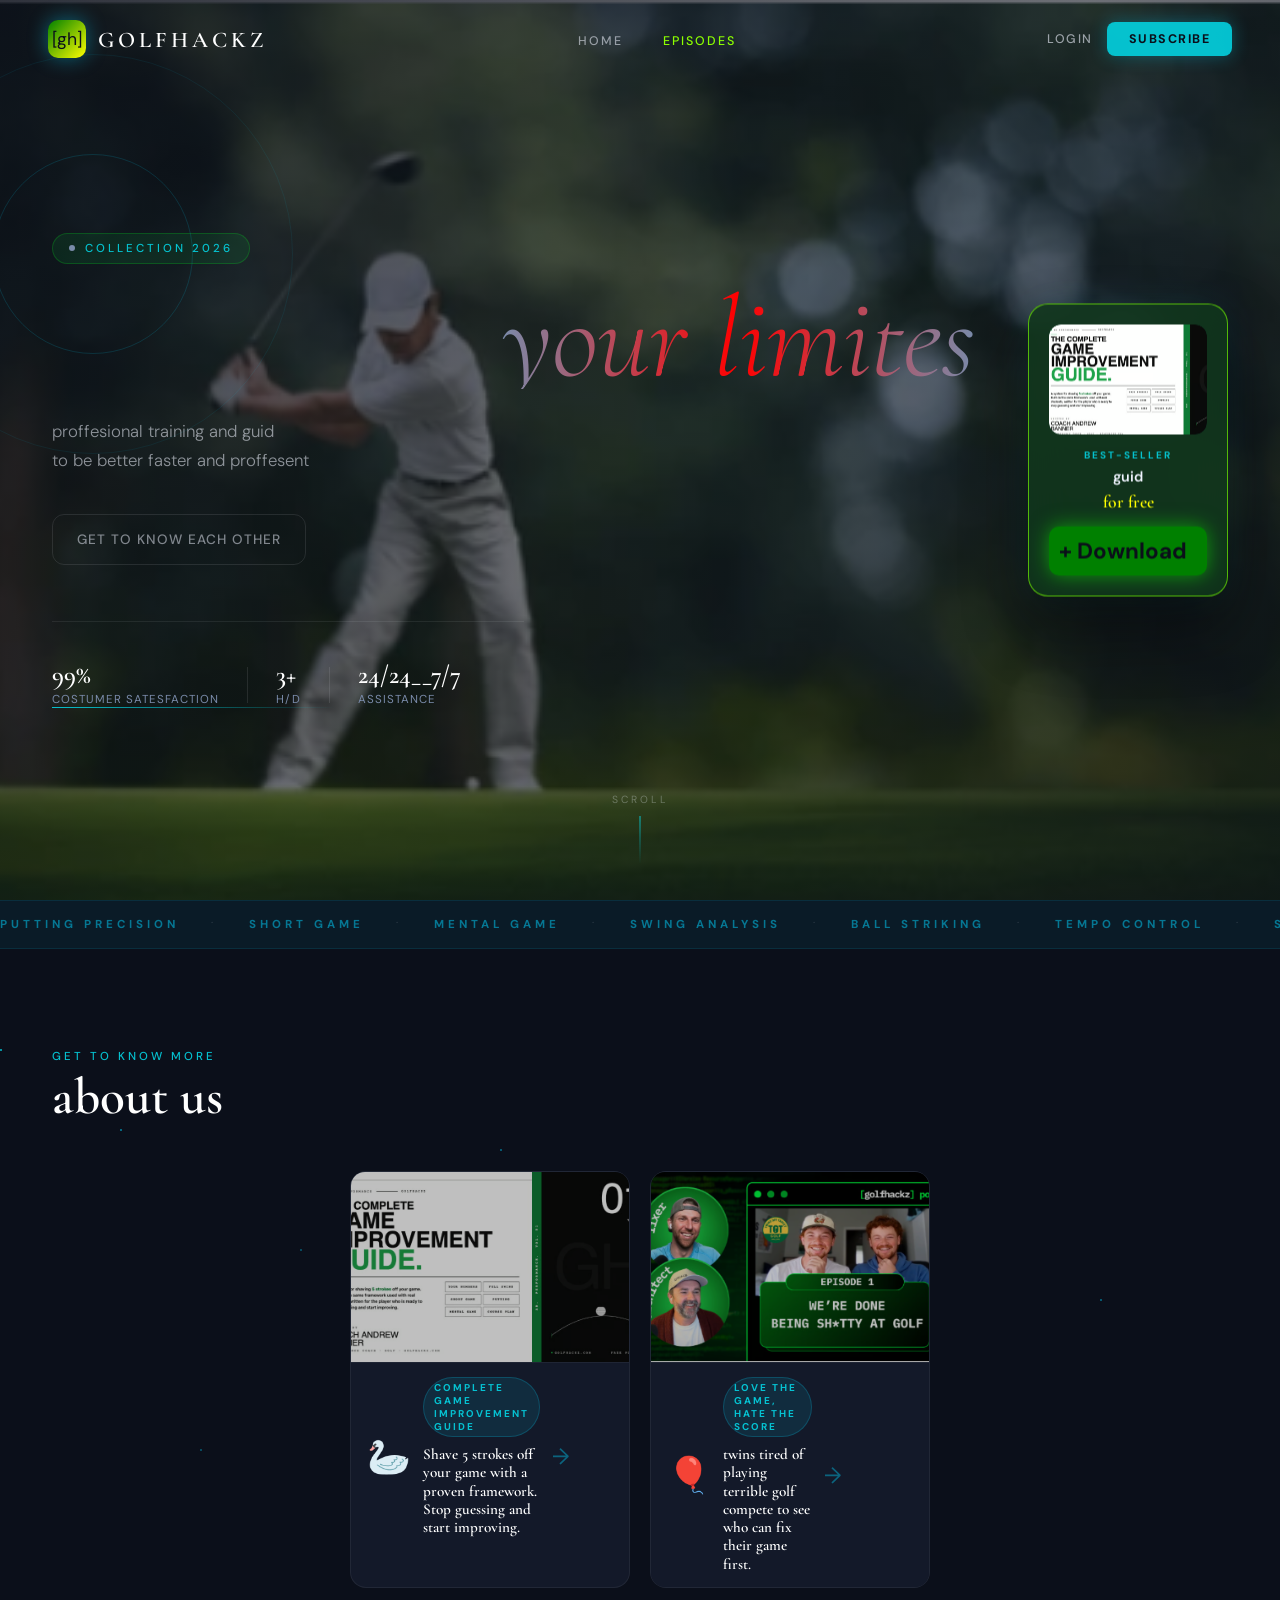
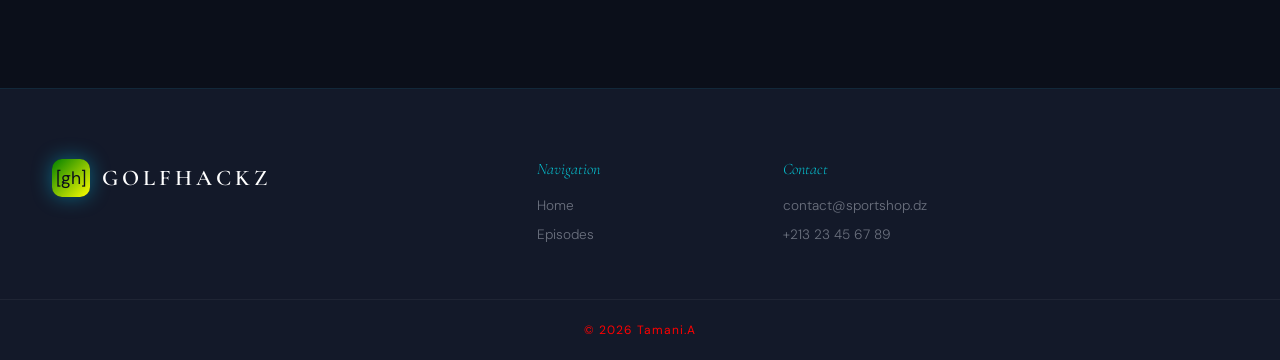
==== index.html @ 5c943c96 "Remove unused click event listeners in index.html Removed download button and category card click ev" ====
<!DOCTYPE html>
<html lang="fr">
<head>
  <meta charset="UTF-8"/>
  <meta name="viewport" content="width=device-width, initial-scale=1.0"/>
  <title>SportShop – Dépassez vos limites</title>
  <link rel="stylesheet" href="shared.css"/>
  <link rel="stylesheet" href="index.css"/>

  <!-- ══════════ EMAIL POPUP STYLES ══════════ -->
  <style>
    /* Overlay */
    #gh-popup-overlay {
      position: fixed; inset: 0; z-index: 9999;
      background: rgba(6,10,18,0.80);
      backdrop-filter: blur(7px);
      display: flex; align-items: center; justify-content: center;
      opacity: 0; pointer-events: none;
      transition: opacity .35s ease;
    }
    #gh-popup-overlay.open { opacity: 1; pointer-events: all; }

    /* Card */
    #gh-popup {
      position: relative;
      background: #0e1520;
      border: 1px solid rgba(0,212,255,0.30);
      border-radius: 22px;
      padding: 46px 42px 38px;
      width: 100%; max-width: 450px;
      margin: 20px;
      box-shadow: 0 40px 100px rgba(0,0,0,.65), 0 0 60px rgba(0,212,255,0.07);
      transform: translateY(30px) scale(0.97);
      transition: transform .42s cubic-bezier(0.16,1,0.3,1);
    }
    #gh-popup-overlay.open #gh-popup { transform: translateY(0) scale(1); }

    /* Corner accents */
    #gh-popup::before {
      content:''; position:absolute; top:0; left:0;
      width:70px; height:70px;
      border-top:1px solid rgba(0,212,255,0.55);
      border-left:1px solid rgba(0,212,255,0.55);
      border-radius:22px 0 0 0; pointer-events:none;
    }
    #gh-popup::after {
      content:''; position:absolute; bottom:0; right:0;
      width:70px; height:70px;
      border-bottom:1px solid rgba(0,212,255,0.55);
      border-right:1px solid rgba(0,212,255,0.55);
      border-radius:0 0 22px 0; pointer-events:none;
    }

    /* Scan line inside popup */
    .popup-scan {
      position:absolute; top:0; left:-3%; width:1px; height:100%;
      background:linear-gradient(to bottom,transparent,rgba(0,212,255,.55) 40%,rgba(0,212,255,.9) 50%,rgba(0,212,255,.55) 60%,transparent);
      animation:pscan 4s ease-in-out infinite;
      pointer-events:none; opacity:.5;
    }
    @keyframes pscan{0%{left:-3%;opacity:0}10%{opacity:1}90%{opacity:1}100%{left:103%;opacity:0}}

    /* Close */
    #gh-popup-close {
      position:absolute; top:14px; right:18px;
      background:none; border:none; cursor:pointer;
      color:rgba(240,244,255,.35); font-size:1.35rem; line-height:1;
      transition:color .2s;
    }
    #gh-popup-close:hover { color:#f0f4ff; }

    /* Logo row */
    .popup-logo {
      display:flex; align-items:center; gap:10px; justify-content:center;
      margin-bottom:26px;
    }
    .popup-logo-mark {
      width:34px; height:34px; border-radius:9px;
      background:linear-gradient(135deg,green,yellow);
      display:flex; align-items:center; justify-content:center;
      font-size:.95rem; font-weight:700; color:#0b0f1a;
      box-shadow:0 0 16px rgba(0,212,255,0.35);
    }
    .popup-logo-name {
      font-family:'Cormorant Garamond',serif;
      font-weight:600; font-size:1.3rem;
      letter-spacing:3px; text-transform:uppercase; color:#fff;
    }

    /* Eyebrow */
    .popup-eyebrow {
      display:flex; align-items:center; gap:7px; justify-content:center;
      font-size:.64rem; font-weight:700; letter-spacing:3px; text-transform:uppercase;
      color:var(--cyan); margin-bottom:9px;
    }
    .popup-dot {
      width:5px; height:5px; border-radius:50%; background:var(--cyan);
      animation:pdot 1.4s ease-in-out infinite; flex-shrink:0;
    }
    @keyframes pdot{0%,100%{opacity:1}50%{opacity:.25}}

    /* Heading */
    .popup-title {
      font-family:'Cormorant Garamond',serif;
      font-size:1.85rem; font-weight:600;
      color:#f0f4ff; text-align:center; line-height:1.15; margin-bottom:7px;
    }
    .popup-title em {
      font-style:italic; color:transparent;
      background:linear-gradient(90deg,var(--cyan),#7DF9FF);
      -webkit-background-clip:text; background-clip:text;
    }
    .popup-sub {
      font-size:.83rem; color:#7a8baa;
      text-align:center; line-height:1.6; margin-bottom:24px;
    }

    /* Perk pills */
    .popup-perks {
      display:flex; flex-wrap:wrap; gap:7px; justify-content:center;
      margin-bottom:24px;
    }
    .popup-perk {
      display:flex; align-items:center; gap:5px;
      background:rgba(0,212,255,.07); border:1px solid rgba(0,212,255,.2);
      border-radius:100px; padding:4px 11px;
      font-size:.7rem; font-weight:600; color:var(--cyan); letter-spacing:.5px;
    }

    /* Inputs */
    .popup-input {
      width:100%; padding:13px 15px; margin-bottom:11px;
      background:rgba(240,244,255,.04);
      border:1px solid rgba(240,244,255,.1);
      border-radius:11px; color:#f0f4ff;
      font-family:'DM Sans',sans-serif; font-size:.93rem;
      outline:none;
      transition:border-color .25s, box-shadow .25s, background .25s;
    }
    .popup-input::placeholder { color:rgba(240,244,255,.25); }
    .popup-input:focus {
      border-color:rgba(0,212,255,.55);
      background:rgba(0,212,255,.04);
      box-shadow:0 0 0 3px rgba(0,212,255,.08), 0 0 18px rgba(0,212,255,.1);
    }

    /* Submit */
    .popup-btn {
      width:100%; padding:14px;
      background:var(--cyan); color:#0b0f1a;
      font-family:'DM Sans',sans-serif; font-size:.83rem; font-weight:700;
      letter-spacing:2px; text-transform:uppercase;
      border:none; border-radius:11px; cursor:pointer;
      box-shadow:0 0 28px rgba(0,212,255,.35), 0 4px 14px rgba(0,0,0,.3);
      transition:all .25s;
    }
    .popup-btn:hover {
      background:#fff; transform:translateY(-2px);
      box-shadow:0 0 44px rgba(0,212,255,.5), 0 8px 22px rgba(0,0,0,.4);
    }
    .popup-btn:disabled { opacity:.55; cursor:not-allowed; transform:none; }

    /* Success state */
    #gh-popup-success {
      display:none; text-align:center; padding:16px 0 8px;
    }
    .success-icon { font-size:2.8rem; margin-bottom:12px; }
    #gh-popup-success h3 {
      font-family:'Cormorant Garamond',serif;
      font-size:1.5rem; color:#f0f4ff; margin-bottom:8px;
    }
    #gh-popup-success p { font-size:.83rem; color:#7a8baa; line-height:1.6; }

    /* Skip */
    .popup-skip {
      text-align:center; margin-top:14px;
      font-size:.73rem; color:rgba(122,139,170,.5);
      cursor:pointer; transition:color .2s;
    }
    .popup-skip:hover { color:#7a8baa; }

    /* Role selector buttons */
    .role-btn {
      flex: 1; display: flex; flex-direction: column; align-items: center; gap: 6px;
      padding: 14px 10px;
      background: rgba(240,244,255,.04);
      border: 1px solid rgba(240,244,255,.12);
      border-radius: 12px; cursor: pointer;
      transition: all .22s ease;
      color: #7a8baa;
    }
    .role-btn:hover {
      border-color: rgba(0,212,255,.4);
      background: rgba(0,212,255,.06);
      color: #f0f4ff;
    }
    .role-btn.selected {
      border-color: var(--cyan);
      background: rgba(0,212,255,.12);
      color: #f0f4ff;
      box-shadow: 0 0 0 3px rgba(0,212,255,.12), 0 0 20px rgba(0,212,255,.15);
    }
    .role-icon { font-size: 1.6rem; line-height: 1; }
    .role-label { font-size: .78rem; font-weight: 600; letter-spacing: 1px; text-transform: uppercase; }

    /* Role error state */
    .role-btn.error { border-color: rgba(255,60,60,.6); }

    @media(max-width:500px){
      #gh-popup { padding:32px 18px 28px; }
      .popup-title { font-size:1.5rem; }
    }
  </style>
</head>
<body>

  <!-- NAVBAR -->
  <nav class="navbar" id="navbar">
    <a class="nav-brand" href="index.html">
      <div class="nav-logo-mark">[gh]</div>
      <span class="nav-name">GolfHackz</span>
    </a>
    <ul class="nav-links">
      <li><a href="index.html"    class="nav-link">Home</a></li>
      <li><a href="../page_1.html" class="nav-link" style="color: rgb(140, 255, 0);">Episodes</a></li>
    </ul>
    <div class="nav-auth">
      <a href="../login.html"   class="btn-connexion">Login</a>
      <a href="../subscribe.html" class="btn-inscription">Subscribe</a>
    </div>
    <button class="nav-toggle" id="navToggle">☰</button>
  </nav>

  <!-- ══════════ HERO ══════════ -->
  <section class="hero">
    <div class="hero-grid"></div>

    <!-- Orbes flottants -->
    <div class="orb orb-1"></div>
    <div class="orb orb-2"></div>
    <div class="orb orb-3"></div>

    <div class="hero-content">
      <div class="hero-eyebrow">
        <span class="dot"></span> Collection 2026
      </div>
      <h1 class="hero-title">
        <span class="line-wrap italic-line"><span class="line line-2">your limites</span></span>
      </h1>
      <p class="hero-sub">
        proffesional training and guid<br>
        to be better faster and proffesent
      </p>
      <div class="hero-ctas">
        <a href="#categories" class="btn-ghost">Get to know each other</a>
      </div>
      <div class="hero-stats">
        <div class="stat"><span class="stat-num">99%</span><span class="stat-label">Costumer satesfaction</span></div>
        <div class="stat-divider"></div>
        <div class="stat"><span class="stat-num">3+</span><span class="stat-label">H/D</span></div>
        <div class="stat-divider"></div>
        <div class="stat"><span class="stat-num">24/24__7/7</span><span class="stat-label">assistance</span></div>
      </div>
    </div>

    <!-- Carte produit flottante -->
    <div class="hero-card">
      <div class="hcard-img"><img src="images/guid1.png" class="hcard-photo"/></div>
      <div class="hcard-info">
        <p class="hcard-tag">BEST-SELLER</p>
        <p class="hcard-name">guid</p>
        <p class="hcard-price">for free</p>
      </div>
      <a href="https://beehiiv-publication-files.s3.amazonaws.com/uploads/downloadables/4c4dea19-685d-40de-b2fb-55e4f6d5d046/781fc2ab-5635-474d-b0dd-b75d5414924e/GolfHackz%20Complete%20Guide.pdf?X-Amz-Algorithm=AWS4-HMAC-SHA256&X-Amz-Credential=AKIAQCMHTQSE2JGAGXHJ%2F20260616%2Fus-east-1%2Fs3%2Faws4_request&X-Amz-Date=20260616T115903Z&X-Amz-Expires=604800&X-Amz-SignedHeaders=host&X-Amz-Signature=f611bd36b4a1b14f3fb0220b9d0f1dae2770df3ab77db4050f0036702ed48e5c" class="hcard-btn">+ Download</a>
    </div>

    <div class="hero-img-wrap">
      <img src="../images/acceuil.png" class="hero-img"/>
      <div class="hero-img-overlay"></div>
    </div>

    <div class="hero-scroll">
      <span>Scroll</span>
      <div class="scroll-line"></div>
    </div>
  </section>

  <!-- ══════════ MARQUES DÉFILANTES ══════════ -->
  <div class="ticker-wrap">
    <div class="ticker">
      <span>Putting Precision</span><span>·</span>
      <span>Short Game</span><span>·</span>
      <span>Mental Game</span><span>·</span>
      <span>Swing Analysis</span><span>·</span>
      <span>Ball Striking</span><span>·</span>
      <span>Tempo Control</span><span>·</span>
      <span>Shot Shaping</span><span>·</span>
      <span>Green Reading</span><span>·</span>
      <span>Distance Control</span><span>·</span>
      <span>Pre-Shot Routine</span><span>·</span>
      <span>Course Management</span><span>·</span>
      <span>Bunker Play</span>
    </div>
  </div>

  <!-- ══════════ CATÉGORIES ══════════ -->
  <section class="categories" id="categories">
    <div class="container">
      <div class="section-header">
        <div>
          <p class="section-eyebrow">Get to know more</p>
          <h2 class="section-title">about us</h2>
        </div>
      </div>

      <div class="cat-grid">

        <a href="https://beehiiv-publication-files.s3.amazonaws.com/uploads/downloadables/4c4dea19-685d-40de-b2fb-55e4f6d5d046/781fc2ab-5635-474d-b0dd-b75d5414924e/GolfHackz%20Complete%20Guide.pdf?X-Amz-Algorithm=AWS4-HMAC-SHA256&X-Amz-Credential=AKIAQCMHTQSE2JGAGXHJ%2F20260616%2Fus-east-1%2Fs3%2Faws4_request&X-Amz-Date=20260616T115903Z&X-Amz-Expires=604800&X-Amz-SignedHeaders=host&X-Amz-Signature=f611bd36b4a1b14f3fb0220b9d0f1dae2770df3ab77db4050f0036702ed48e5c" class="cat-big">
          <div class="cat-img-wrap">
            <img src="../images/guid.png" class="cat-img-photo"/>
            <div class="cat-glow"></div>
          </div>
          <div class="cat-content">
            <span class="cat-emoji">🦢</span>
            <div>
              <span class="cat-chip">Complete Game Improvement Guide</span>
              <h3 class="cat-title">Shave 5 strokes off your game with a proven framework. Stop guessing and start improving.</h3>
            </div>
            <div class="cat-arrow">→</div>
          </div>
        </a>

        <a href="../page_1.html" class="cat-small">
          <div class="cat-img-wrap">
            <img src="../images/video_ph.png" class="cat-img-photo"/>
            <div class="cat-glow"></div>
          </div>
          <div class="cat-content">
            <span class="cat-emoji">🎈</span>
            <div>
              <span class="cat-chip">Love the Game, Hate the Score</span>
              <h3 class="cat-title">twins tired of playing terrible golf compete to see who can fix their game first.</h3>
            </div>
            <div class="cat-arrow">→</div>
          </div>
        </a>

      </div>
    </div>
  </section>

  <!-- FOOTER -->
  <footer class="footer">
    <div class="container footer-inner">
      <div>
        <div class="nav-brand"><div class="nav-logo-mark">[gh]</div><span class="nav-name">Golfhackz</span></div>
      </div>
      <div class="footer-links"><h4>Navigation</h4><ul>
        <li><a href="index.html">Home</a></li>
        <li><a href="../page_1.html">Episodes</a></li>
      </ul></div>
      <div class="footer-links"><h4>Contact</h4><ul>
        <li>contact@sportshop.dz</li>
        <li>+213 23 45 67 89</li>
      </ul></div>
    </div>
    <div class="footer-bottom" style="color: red;"><p>© 2026 Tamani.A</p></div>
  </footer>

  <div class="toast" id="toast"></div>

  <!-- ══════════════════════════════════════════
       EMAIL CAPTURE POPUP
  ══════════════════════════════════════════ -->
  <div id="gh-popup-overlay" role="dialog" aria-modal="true" aria-label="Subscribe to GolfHackz">
    <div id="gh-popup">
      <div class="popup-scan"></div>
      <button id="gh-popup-close" aria-label="Close">✕</button>

      <!-- Logo -->
      <div class="popup-logo">
        <div class="popup-logo-mark">[gh]</div>
        <span class="popup-logo-name">GolfHackz</span>
      </div>

      <!-- Form content -->
      <div id="gh-popup-form-wrap">
        <div class="popup-eyebrow"><span class="popup-dot"></span> Free for golfers</div>
        <h2 class="popup-title">Get the <em>complete guide</em> — free</h2>
        <p class="popup-sub">
          Drop your email and get the full Game Improvement PDF +
          every new episode the moment it drops.
        </p>

        <div class="popup-perks">
          <span class="popup-perk">📖 Complete PDF Guide</span>
          <span class="popup-perk">🎬 New Episodes</span>
          <span class="popup-perk">⛳ Weekly Tips</span>
          <span class="popup-perk">🚫 No spam</span>
        </div>

        <!-- Role selector -->
        <div id="gh-role-wrap" style="display:flex;gap:10px;margin-bottom:11px;">
          <button type="button" class="role-btn" id="role-golfer" data-role="golfer">
            <span class="role-icon">⛳</span>
            <span class="role-label">I'm a Golfer</span>
          </button>
          <button type="button" class="role-btn" id="role-coach" data-role="coach">
            <span class="role-icon">🏌️</span>
            <span class="role-label">I'm a Coach</span>
          </button>
        </div>
        <input class="popup-input" id="gh-popup-email" type="email" placeholder="your@email.com" autocomplete="email"/>
        <button class="popup-btn" id="gh-popup-submit">Get free access →</button>
      </div>

      <!-- Success (shown after submit) -->
      <div id="gh-popup-success">
        <div class="success-icon">🏌️</div>
        <h3>You're on the tee!</h3>
        <p>Check your inbox — your guide is on its way.<br>Welcome to GolfHackz.</p>
      </div>

      <p class="popup-skip" id="gh-popup-skip">No thanks, I'll stay bad at golf</p>
    </div>
  </div>

  <!-- ══════════════════════════════════════════
       POPUP LOGIC
  ══════════════════════════════════════════ -->
  <script>
  (function () {
    var STORAGE_KEY = 'gh_subscribed';

    var overlay    = document.getElementById('gh-popup-overlay');
    var closeBtn   = document.getElementById('gh-popup-close');
    var skipBtn    = document.getElementById('gh-popup-skip');
    var submitBtn  = document.getElementById('gh-popup-submit');
    var formWrap   = document.getElementById('gh-popup-form-wrap');
    var successWrap= document.getElementById('gh-popup-success');

    function openPopup(dest) {
      overlay.dataset.redirectAfter = dest || '';
      overlay.classList.add('open');
      document.body.style.overflow = 'hidden';
    }
    function closePopup() {
      overlay.classList.remove('open');
      document.body.style.overflow = '';
    }
    function subscribed() {
      return localStorage.getItem(STORAGE_KEY) === '1';
    }

    /* ── DEV HELPER: type  ghResetPopup()  in the browser console
       to clear the flag and force the popup to show again ── */
    window.ghResetPopup = function() {
      localStorage.removeItem(STORAGE_KEY);
      openPopup('');
      console.log('[GolfHackz] Popup reset — showing now.');
    };

    /* ── 1. Auto-popup every 10 s as long as not subscribed ── */
    setInterval(function(){
      if (!subscribed() && !overlay.classList.contains('open')) {
        openPopup('');
      }
    }, 10000);


    /* ── Close on backdrop click ── */
    overlay.addEventListener('click', function(e) {
      if (e.target === overlay) closePopup();
    });

    closeBtn.addEventListener('click', closePopup);
    skipBtn.addEventListener('click', closePopup);

    document.addEventListener('keydown', function(e) {
      if (e.key === 'Escape') closePopup();
    });

    /* ── Role selector logic ── */
    var selectedRole = '';
    document.querySelectorAll('.role-btn').forEach(function(btn) {
      btn.addEventListener('click', function() {
        document.querySelectorAll('.role-btn').forEach(function(b){ b.classList.remove('selected','error'); });
        btn.classList.add('selected');
        selectedRole = btn.dataset.role;
      });
    });

    /* ── Submit ── */
    submitBtn.addEventListener('click', function() {
      var email = document.getElementById('gh-popup-email').value.trim();
      var re    = /^[^\s@]+@[^\s@]+\.[^\s@]+$/;

      if (!selectedRole) {
        document.querySelectorAll('.role-btn').forEach(function(b){ b.classList.add('error'); });
        document.querySelectorAll('.role-btn').forEach(function(b){
          setTimeout(function(){ b.classList.remove('error'); }, 1800);
        });
        return;
      }
      if (!re.test(email)){ shake(document.getElementById('gh-popup-email')); return; }

      submitBtn.textContent = 'Sending…';
      submitBtn.disabled    = true;

      /* ────────────────────────────────────────────────
         PLUG IN YOUR EMAIL SERVICE HERE.
         Uncomment the Beehiiv block below and replace
         YOUR_PUB_ID and YOUR_API_KEY.
      ──────────────────────────────────────────────── */
      console.log('[GolfHackz] New subscriber:', { role: selectedRole, email: email });

      /*
      fetch('https://api.beehiiv.com/v2/publications/YOUR_PUB_ID/subscriptions', {
        method: 'POST',
        headers: {
          'Content-Type': 'application/json',
          'Authorization': 'Bearer YOUR_API_KEY'
        },
        body: JSON.stringify({ email: email, custom_fields: [{ name: 'role', value: selectedRole }] })
      });
      */

      setTimeout(function() {
        /* localStorage.setItem(STORAGE_KEY, '1'); — removed: popup repeats every session */
        formWrap.style.display    = 'none';
        successWrap.style.display = 'block';
        skipBtn.style.display     = 'none';

        var dest = overlay.dataset.redirectAfter;
        if (dest) {
          setTimeout(function(){ window.location.href = dest; }, 2400);
        } else {
          setTimeout(closePopup, 2800);
        }
      }, 850);
    });

    /* shake helper */
    function shake(el) {
      el.style.borderColor = 'rgba(255,60,60,.7)';
      el.style.boxShadow   = '0 0 0 3px rgba(255,60,60,.15)';
      el.animate([
        {transform:'translateX(0)'},{transform:'translateX(-6px)'},
        {transform:'translateX(6px)'},{transform:'translateX(-4px)'},
        {transform:'translateX(0)'}
      ], {duration:300, easing:'ease'});
      setTimeout(function(){ el.style.borderColor=''; el.style.boxShadow=''; }, 1800);
    }

    /* ── Navbar scroll effect (kept from original) ── */
    var navbar = document.getElementById('navbar');
    if (navbar) {
      window.addEventListener('scroll', function() {
        navbar.classList.toggle('scrolled', window.scrollY > 30);
      });
    }

    /* ── Mobile nav toggle ── */
    var navToggle = document.getElementById('navToggle');
    var navLinks  = document.querySelector('.nav-links');
    if (navToggle && navLinks) {
      navToggle.addEventListener('click', function() {
        navLinks.classList.toggle('open');
      });
    }
  })();
  </script>

</body>
</html>
---- shared.css ----
@import url('https://fonts.googleapis.com/css2?family=DM+Sans:ital,wght@0,300;0,400;0,500;0,700;1,300&family=Cormorant+Garamond:ital,wght@0,300;0,600;1,300;1,600&display=swap');

:root {
  --ink:    #0B0F1A;
  --ink2:   #131929;
  --ink3:   #1C2540;
  --cyan:   #04d2e1e7;
  --cyan2:  #00A8CC;
  --cyan-dim: rgba(0,212,255,0.12);
  --pearl:  #F0F4FF;
  --pearl2: #D8E4FF;
  --silver: #7A8BAA;
  --white:  #FFFFFF;
  --success:#10E5A5;
  --font-display: 'Cormorant Garamond', serif;
  --font-body:    'DM Sans', sans-serif;
  --radius: 16px;
  --tr: 0.35s cubic-bezier(0.4,0,0.2,1);
}

*, *::before, *::after { margin:0; padding:0; box-sizing:border-box; }
html { scroll-behavior:smooth; }
body { font-family:var(--font-body); background:var(--ink); color:var(--pearl); overflow-x:hidden; }
a { text-decoration:none; color:inherit; }
ul { list-style:none; }
.container { max-width:1240px; margin:0 auto; padding:0 32px; }

/* =============================================
   NAVBAR
   ============================================= */
.navbar {
  position:fixed; top:0; left:0; width:100%; z-index:1000;
  display:flex; align-items:center; justify-content:space-between;
  padding:20px 48px;
  transition: var(--tr);
}
.navbar::before {
  content:''; position:absolute; inset:0;
  background:rgba(11,15,26,0);
  backdrop-filter:blur(0px);
  transition: var(--tr);
  z-index:-1;
  border-bottom:1px solid transparent;
}
.navbar.scrolled::before {
  background:rgba(11,15,26,0.92);
  backdrop-filter:blur(20px);
  border-bottom-color:rgba(255, 0, 0, 0.1);
}
.nav-brand { display:flex; align-items:center; gap:12px; }
.nav-logo-mark {
  width:38px; height:38px; border-radius:10px;
  background:linear-gradient(135deg,green,yellow);
  display:flex; align-items:center; justify-content:center;
  font-size:1.1rem;
  box-shadow:0 0 20px rgba(0,212,255,0.4);
  color: #0B0F1A;
}
.nav-name {
  font-family:var(--font-display);
  font-weight:600; font-size:1.4rem;
  letter-spacing:4px; text-transform:uppercase;
  color:var(--white);
}
.nav-links { display:flex; gap:40px; }
.nav-link {
  font-size:.78rem; font-weight:500;
  letter-spacing:2px; text-transform:uppercase;
  color:rgba(240,244,255,0.55);
  transition:color var(--tr); position:relative;
}
.nav-link::after {
  content:''; position:absolute; bottom:-6px; left:50%; transform:translateX(-50%);
  width:0; height:1px; background:var(--cyan);
  transition:width var(--tr);
}
.nav-link:hover, .nav-link.active { color:var(--white); }
.nav-link:hover::after, .nav-link.active::after { width:100%; }

.nav-auth { display:flex; align-items:center; gap:14px; }
.btn-connexion {
  font-size:.78rem; font-weight:500; letter-spacing:1.5px; text-transform:uppercase;
  color:rgba(240,244,255,0.6); transition:color var(--tr);
}
.btn-connexion:hover { color:var(--cyan); }
.btn-inscription {
  font-size:.78rem; font-weight:700; letter-spacing:1.5px; text-transform:uppercase;
  color:var(--ink); background:var(--cyan);
  padding:9px 22px; border-radius:8px;
  transition:all var(--tr);
  box-shadow:0 0 18px rgba(0,212,255,0.3);
}
.btn-inscription:hover { background:var(--white); box-shadow:0 0 28px rgba(0,212,255,0.5); transform:translateY(-1px); }
.btn-cart {
  background:transparent; border:1px solid rgba(0,212,255,0.3);
  border-radius:10px; padding:8px 14px;
  font-size:1rem; cursor:pointer; position:relative;
  transition:all var(--tr); color:var(--pearl);
}
.btn-cart:hover { border-color:var(--cyan); box-shadow:0 0 14px rgba(0,212,255,0.2); }
.cart-count {
  position:absolute; top:-8px; right:-8px;
  background:var(--cyan); color:var(--ink);
  font-size:.6rem; font-weight:700;
  width:18px; height:18px; border-radius:50%;
  display:flex; align-items:center; justify-content:center;
}
.nav-toggle { display:none; background:none; border:none; color:var(--pearl); font-size:1.5rem; cursor:pointer; }

/* =============================================
   FOOTER
   ============================================= */
.footer { background:var(--ink2); padding:70px 0 0; border-top:1px solid rgba(0,212,255,0.08); }
.footer-inner { display:grid; grid-template-columns:2.2fr 1fr 1fr 1fr; gap:48px; padding-bottom:56px; }
.footer-brand-desc { margin-top:14px; font-size:.88rem; color:var(--silver); line-height:1.8; font-weight:300; }
.footer-links h4 {
  font-family:var(--font-display); font-style:italic;
  font-size:1rem; color:var(--cyan); margin-bottom:18px; font-weight:300;
}
.footer-links ul { display:flex; flex-direction:column; gap:12px; }
.footer-links li,
.footer-links a { font-size:.85rem; color:rgba(240,244,255,0.4); transition:color var(--tr); font-weight:300; }
.footer-links a:hover { color:var(--cyan); }
.footer-bottom {
  border-top:1px solid rgba(255,255,255,0.05);
  padding:22px 48px; text-align:center;
  font-size:.75rem; color:rgba(240,244,255,0.2); letter-spacing:1px;
}

/* =============================================
   TOAST
   ============================================= */
.toast {
  position:fixed; bottom:36px; right:36px; z-index:3000;
  background:var(--ink3); border:1px solid rgba(0,212,255,0.3);
  border-radius:12px; padding:16px 24px;
  font-size:.88rem; font-weight:500; color:var(--pearl);
  box-shadow:0 8px 32px rgba(0,0,0,0.4), 0 0 20px rgba(0,212,255,0.1);
  opacity:0; transform:translateY(16px);
  transition:all .35s cubic-bezier(0.4,0,0.2,1);
  pointer-events:none; max-width:300px;
}
.toast.show { opacity:1; transform:translateY(0); }

/* =============================================
   RESPONSIVE
   ============================================= */
@media(max-width:900px){
  .navbar { padding:14px 20px; }
  .nav-links { display:none; }
  .nav-auth .btn-connexion, .nav-auth .btn-inscription { display:none; }
  .nav-toggle { display:block; }
  .nav-links.open {
    display:flex; flex-direction:column;
    position:absolute; top:100%; left:0; width:100%;
    background:var(--ink2); padding:24px 20px; gap:22px;
    border-top:1px solid rgba(0,212,255,0.1);
    border-bottom:1px solid rgba(0,212,255,0.08);
  }
  .footer-inner { grid-template-columns:1fr 1fr; }
}
@media(max-width:600px){ .footer-inner { grid-template-columns:1fr; } }
---- index.css ----
.hero {
  position:relative; min-height:100vh;
  display:flex; align-items:center;
  overflow:hidden; padding:120px 0 80px;
}

/* Fond grille perspective */
.hero-grid {
  position:absolute; inset:0; z-index:0;
  background-image:
    linear-gradient(rgba(0,212,255,0.04) 1px, transparent 1px),
    linear-gradient(90deg, rgba(0,212,255,0.04) 1px, transparent 1px);
  background-size:60px 60px;
  mask-image:radial-gradient(ellipse 80% 80% at 50% 50%, black 20%, transparent 100%);
}

/* Orbes */
.orb {
  position:absolute; border-radius:50%;
  filter:blur(80px); pointer-events:none; z-index:0;
  animation:float 8s ease-in-out infinite;
}
.orb-1 { width:500px; height:500px; top:-100px; right:-80px; background:rgba(0, 255, 76, 0.08); animation-delay:0s; }
.orb-2 { width:300px; height:300px; bottom:10%; left:-60px; background:rgba(97, 200, 0, 0.12); animation-delay:2s; }
.orb-3 { width:200px; height:200px; top:40%; right:25%; background:rgba(0, 255, 157, 0.06); animation-delay:4s; }
@keyframes float {
  0%,100% { transform:translateY(0px); }
  50%      { transform:translateY(-24px); }
}

/* Contenu hero */
.hero-content {
  position:relative; z-index:2;
  padding-left:max(48px, calc((100vw - 1240px)/2 + 32px));
  max-width:760px;
}

.hero-eyebrow {
  display:inline-flex; align-items:center; gap:10px;
  font-size:.72rem; font-weight:500; letter-spacing:3px; text-transform:uppercase;
  color:var(--cyan); margin-bottom:32px;
  background:rgba(0, 255, 76, 0.08); border:1px solid rgba(0, 255, 26, 0.2);
  padding:7px 16px; border-radius:100px;
}
.dot { width:6px; height:6px; border-radius:50%; background:var(--silver); animation:blink 1.4s ease-in-out infinite; }
@keyframes blink { 0%,100%{opacity:1} 50%{opacity:.3} }

/* Titre avec stagger */
.line-wrap { display:block; /*overflow:hidden;*/ }
.line {
  display:block;
  font-family:var(--font-display);
  font-size:clamp(4rem,9vw,8.5rem);
  font-weight:600; line-height:.88;
  letter-spacing:-1px;
  color:var(--white);
  opacity:0; transform:translateY(110%);
  animation:slideUp .9s cubic-bezier(0.16,1,0.3,1) forwards;
}

.line-2 {
  font-style:italic; font-weight:300;
  color:transparent;
  background:linear-gradient(90deg, var(--silver), #ff0000, var(--silver));
  -webkit-background-clip:text; background-clip:text;
  animation-delay:.25s;
  position: relative;
  left: 450px;
}
.italic-line { margin-top:-8px; }
@keyframes slideUp { to{ opacity:1; transform:translateY(0); } }

.hero-sub {
  font-size:1.05rem; font-weight:300; line-height:1.7;
  color:rgba(240,244,255,0.55);
  margin-top:28px; margin-bottom:40px;
  opacity:0; animation:fadeIn .8s ease forwards .7s;
}
@keyframes fadeIn { to{ opacity:1; } }

/* CTAs */
.hero-ctas { display:flex; gap:16px; align-items:center; opacity:0; animation:fadeIn .8s ease forwards .9s; }

.btn-primary {
  display:inline-flex; align-items:center; gap:10px;
  background:green; color:var(--ink);
  font-family:var(--font-body); font-size:.85rem; font-weight:700;
  letter-spacing:1px; text-transform:uppercase;
  padding:16px 32px; border-radius:12px; border:none; cursor:pointer;
  transition:all var(--tr);
  box-shadow:0 0 32px rgba(0, 255, 145, 0.35), 0 4px 16px rgba(0,0,0,.3);
}
.btn-primary:hover { background:var(--white); transform:translateY(-3px); box-shadow:0 0 48px rgba(0, 255, 34, 0.5), 0 8px 24px rgba(0,0,0,.4); }
.btn-primary svg { transition:transform var(--tr); }
.btn-primary:hover svg { transform:translateX(4px); }

.btn-ghost {
  font-size:.85rem; font-weight:500; letter-spacing:1px; text-transform:uppercase;
  color:rgba(240,244,255,0.5);
  padding:16px 24px; border-radius:12px;
  border:1px solid rgba(240,244,255,0.1);
  transition:all var(--tr);
}
.btn-ghost:hover { color:var(--pearl); border-color:rgba(240,244,255,0.25); background:rgba(240,244,255,0.04); }

/* Stats */
.hero-stats {
  display:flex; align-items:center; gap:28px;
  margin-top:56px; padding-top:40px;
  border-top:1px solid rgba(240,244,255,0.08);
  opacity:0; animation:fadeIn .8s ease forwards 1.1s;
}
.stat { display:flex; flex-direction:column; gap:4px; }
.stat-num { font-family:var(--font-display); font-size:1.6rem; font-weight:600; color:var(--white); line-height:1; }
.stat-label { font-size:.72rem; font-weight:400; color:var(--silver); letter-spacing:1px; text-transform:uppercase; }
.stat-divider { width:1px; height:36px; background:rgba(240,244,255,0.1); }

/* Carte produit flottante */
.hero-card {
  position:absolute; right:max(48px, calc((100vw - 1240px)/2 + 32px)); top:50%;
  transform:translateY(-50%);
  z-index:3;
  background:rgba(17, 56, 29, 0.85);
  backdrop-filter:blur(20px);
  border:1px solid rgba(119, 255, 0, 0.657);
  border-radius:20px; padding:20px;
  display:flex; flex-direction:column; align-items:center; gap:14px;
  width:200px;
  box-shadow:0 32px 64px rgba(0,0,0,.4), 0 0 40px rgba(0,212,255,0.08);
  animation:fadeIn .8s ease forwards 1.3s, floatCard 6s ease-in-out 2s infinite;
  opacity:0;
}
.hero-card a{background-color: green;}
@keyframes floatCard { 0%,100%{transform:translateY(-50%)} 50%{transform:translateY(calc(-50% - 12px))} }

.hcard-img { font-size:4rem; line-height:1; }
.hcard-info { text-align:center; }
.hcard-tag { font-size:.62rem; font-weight:700; letter-spacing:2px; text-transform:uppercase; color:var(--cyan); margin-bottom:6px; }
.hcard-name { font-size:.9rem; font-weight:600; color:var(--pearl); margin-bottom:6px; }
.hcard-price { font-family:var(--font-display); font-size:1.1rem; font-weight:600; color:var(--white);color: yellow; }
.hcard-btn {
  width:100%; background:var(--cyan); color:var(--ink);
  border:none; border-radius:10px; padding:10px;
  font-size:1.4rem; font-weight:700; cursor:pointer;
  transition:all var(--tr);
  box-shadow:0 0 20px rgba(13, 255, 0, 0.5);
}
.hcard-btn:hover { background:var(--white); transform:scale(1.03); }

/* Scroll indicator */
.hero-scroll {
  position:absolute; bottom:36px; left:50%; transform:translateX(-50%);
  display:flex; flex-direction:column; align-items:center; gap:10px;
  z-index:2; opacity:0; animation:fadeIn .8s ease forwards 1.5s;
}
.hero-scroll span { font-size:.65rem; letter-spacing:3px; text-transform:uppercase; color:rgba(240,244,255,0.3); }
.scroll-line { width:1px; height:48px; background:linear-gradient(to bottom, var(--cyan), transparent); animation:scrollPulse 2s ease-in-out infinite; }
@keyframes scrollPulse { 0%{transform:scaleY(0);transform-origin:top} 50%{transform:scaleY(1);transform-origin:top} 51%{transform-origin:bottom} 100%{transform:scaleY(0);transform-origin:bottom} }

/* ══════════ TICKER ══════════ */
.ticker-wrap {
  background:rgba(0,212,255,0.06);
  border-top:1px solid rgba(0,212,255,0.1);
  border-bottom:1px solid rgba(0,212,255,0.1);
  padding:16px 0; overflow:hidden;
}
.ticker {
  display:flex; gap:32px; white-space:nowrap;
  animation:ticker 20s linear infinite;
}
.ticker span {
  font-size:.72rem; font-weight:700; letter-spacing:4px; text-transform:uppercase;
  color:rgba(0,212,255,0.5); flex-shrink:0;
}
.ticker span:nth-child(even) { color:rgba(240,244,255,0.15); font-size:.5rem; }
@keyframes ticker { from{transform:translateX(0)} to{transform:translateX(-50%)} }


/* ══════════ CATÉGORIES ══════════ */
.categories { padding:100px 0; background:var(--ink); }

.section-header {
  display:flex; justify-content:space-between; align-items:flex-end;
  margin-bottom:48px;
}
.section-eyebrow {
  font-size:.72rem; font-weight:500; letter-spacing:3px; text-transform:uppercase;
  color:var(--cyan); margin-bottom:8px;
}
.section-title {
  font-family:var(--font-display); font-weight:600;
  font-size:clamp(2.2rem,4vw,3.5rem); color:var(--white); line-height:1;
}
.link-all {
  font-size:.8rem; font-weight:500; letter-spacing:1px; text-transform:uppercase;
  color:var(--silver); transition:color var(--tr);
  padding-bottom:2px; border-bottom:1px solid rgba(122,139,170,0.3);
}
.link-all:hover { color:var(--cyan); border-bottom-color:var(--cyan); }

/* Grille catégories */
/* ══════════ GRILLE CATÉGORIES AUTO-RESPONSIVE ══════════ */
.cat-grid {
  display: flex;
  flex-wrap: wrap;
  gap: 20px;
  justify-content: center;
}

.cat-col  { display: contents; }
.cat-row  { display: contents; }

.cat-big,
.cat-small {
  position: relative;
  border-radius: 16px;
  overflow: visible;
  display: flex;
  flex-direction: column;
  cursor: pointer;
  border: 1px solid rgba(255,255,255,0.06);
  transition: transform var(--tr), box-shadow var(--tr);
  text-decoration: none;
  width: 280px;
  flex-shrink: 0;
  background: var(--ink2);
  border-radius: 16px;
}

/* Image wrapper — clips the photo only */
.cat-img-wrap {
  position: relative;
  width: 100%;
  height: 190px;
  border-radius: 14px 14px 0 0;
  overflow: hidden;
  flex-shrink: 0;
}

.cat-big:hover,
.cat-small:hover {
  transform: translateY(-4px) scale(1.02);
  box-shadow: 0 20px 48px rgba(0,0,0,.5);
}

/* Texte plus petit pour les carrés */
.cat-title { font-size: .95rem !important; }
.cat-big .cat-title { font-size: .95rem !important; }
.cat-emoji { font-size: 1.4rem; }
.cat-chip  { font-size: .55rem; padding: 2px 7px; }
.cat-count { font-size: .68rem; }
.cat-arrow { font-size: 1rem; }

/* ══════════ RESPONSIVE ══════════ */
@media(max-width:900px){
  .cat-big,
  .cat-small { width: 220px; }
  .cat-img-wrap { height: 160px; }
}
@media(max-width:600px){
  .cat-grid { gap: 14px; }
  .cat-big,
  .cat-small { width: calc(50% - 7px); flex-shrink: 1; }
  .cat-img-wrap { height: 130px; }
}

/* Glow border au hover */
.cat-glow {
  position:absolute; inset:0; z-index:1; border-radius:14px 14px 0 0;
  box-shadow:inset 0 0 0 1px rgba(0,212,255,0.35);
  opacity:0; transition:opacity var(--tr);
}

/* Contenu carte — lives BELOW the image */
.cat-content {
  display: flex;
  align-items: center;
  gap: 12px;
  padding: 14px 16px;
  background: var(--ink2);
  border-radius: 0 0 14px 14px;
  border-top: 1px solid rgba(255,255,255,0.05);
}
.cat-emoji { font-size:2.2rem; flex-shrink:0; }
.cat-content > div { flex:1; }
.cat-chip {
  display:inline-block; font-size:.62rem; font-weight:700;
  letter-spacing:2px; text-transform:uppercase;
  color:var(--cyan); background:rgba(0,212,255,0.1);
  border:1px solid rgba(0,212,255,0.2);
  padding:3px 10px; border-radius:100px; margin-bottom:8px;
}
.cat-title {
  font-family:var(--font-display); font-size:1.3rem; font-weight:600;
  color:var(--white); line-height:1.2;
}
.cat-big .cat-title { font-size:1.8rem; }
.cat-count { font-size:.75rem; color:var(--silver); margin-top:6px; }
.cat-arrow {
  font-size:1.4rem; color:rgba(0,212,255,0.4);
  transition:all var(--tr); flex-shrink:0;
}
.cat-big:hover .cat-arrow, .cat-small:hover .cat-arrow { color:var(--cyan); transform:translateX(6px); }

/* ══════════ RESPONSIVE ══════════ */
@media(max-width:1100px){
  .hero-card { display:none; }
  .hero-content { padding-left:32px; padding-right:32px; max-width:100%; }
}
@media(max-width:900px){
  .cat-grid { grid-template-columns:1fr; height:auto; }
  .cat-big  { height:260px; }
  .cat-small { height:180px; }
  .cat-col  { flex-direction:row; }
}
@media(max-width:600px){
  .hero-ctas { flex-direction:column; align-items:flex-start; }
  .hero-stats { flex-direction:column; align-items:flex-start; gap:20px; }
  .stat-divider { display:none; }
  .cat-col { flex-direction:column; }
  .cat-small { height:200px; }
}

.cat-img-photo {
  position: absolute;
  inset: 0;
  width: 100%;
  height: 100%;
  object-fit: cover;
  object-position: center;
  z-index: 0;
  transition: transform 0.6s cubic-bezier(0.4,0,0.2,1);
  filter: brightness(0.75);
}
.cat-big:hover .cat-img-photo,
.cat-small:hover .cat-img-photo {
  transform: scale(1.06);
  filter: brightness(0.85);
}

.hero-img-wrap {
  position: absolute;
  inset: 0;
  z-index: 0;
  overflow: hidden;
}
.hero-img {
  width: 100%;
  height: 100%;
  object-fit: cover;
  object-position: center;
}
.hero-img-overlay {
  position: absolute;
  inset: 0;
  background: linear-gradient(
    135deg,
    rgba(11,15,26,0.85) 0%,
    rgba(11,15,26,0.60) 50%,
    rgba(11,15,26,0.80) 100%
  );
  z-index: 1;
}
.hcard-img {
  width: 100%;
  height: 110px;
  border-radius: 12px;
  overflow: hidden;
  background: rgba(0,212,255,0.05);
}
.hcard-photo {
  width: 100%;
  height: 100%;
  object-fit: cover;
  object-position: center;
  border-radius: 12px;
  transition: transform 0.4s ease;
}
.hero-card:hover .hcard-photo {
  transform: scale(1.06);
}
/* ══════════ TRAITS ANIMÉS BLEUS ══════════ */

/* Trait horizontal qui traverse le hero */
.hero::before {
  content: '';
  position: absolute;
  top: 30%;
  left: -100%;
  width: 60%;
  height: 1px;
  background: linear-gradient(90deg, transparent, rgba(0,212,255,0.8), transparent);
  animation: traitH1 4s ease-in-out infinite;
  z-index: 1;
  pointer-events: none;
}
.hero::after {
  content: '';
  position: absolute;
  top: 65%;
  left: -100%;
  width: 40%;
  height: 1px;
  background: linear-gradient(90deg, transparent, rgba(0,212,255,0.5), transparent);
  animation: traitH1 4s ease-in-out infinite 1.5s;
  z-index: 1;
  pointer-events: none;
}
@keyframes traitH1 {
  0%   { left: -60%; opacity: 0; }
  10%  { opacity: 1; }
  90%  { opacity: 1; }
  100% { left: 110%; opacity: 0; }
}

/* Coins lumineux sur les cartes catégories */
.cat-big::after,
.cat-small::after {
  content: '';
  position: absolute;
  inset: 0;
  border-radius: 16px;
  background: linear-gradient(
    135deg,
    rgba(0,212,255,0.15) 0%,
    transparent 50%,
    rgba(0,212,255,0.05) 100%
  );
  opacity: 0;
  transition: opacity 0.4s ease;
  z-index: 1;
  pointer-events: none;
}
.cat-big:hover::after,
.cat-small:hover::after { opacity: 1; }

/* Particules flottantes bleues */
.categories::before {
  content: '';
  position: absolute;
  width: 2px;
  height: 2px;
  background: var(--cyan);
  border-radius: 50%;
  box-shadow:
    120px 80px 0 rgba(0,212,255,0.6),
    300px 200px 0 rgba(0,212,255,0.4),
    500px 100px 0 rgba(0,212,255,0.5),
    700px 300px 0 rgba(0,212,255,0.3),
    900px 150px 0 rgba(0,212,255,0.6),
    200px 400px 0 rgba(0,212,255,0.4),
    1100px 250px 0 rgba(0,212,255,0.5);
  animation: particules 6s ease-in-out infinite alternate;
  z-index: 0;
  pointer-events: none;
}
.categories { position: relative; overflow: hidden; }
@keyframes particules {
  0%   { transform: translateY(0px) translateX(0px); }
  100% { transform: translateY(-20px) translateX(10px); }
}

/* Ligne de scan verticale sur le hero */
.hero-grid::after {
  content: '';
  position: absolute;
  top: 0;
  left: -5%;
  width: 2px;
  height: 100%;
  background: linear-gradient(
    to bottom,
    transparent 0%,
    rgba(0,212,255,0.6) 30%,
    rgba(0,212,255,1) 50%,
    rgba(0,212,255,0.6) 70%,
    transparent 100%
  );
  animation: scanV 5s ease-in-out infinite;
  z-index: 2;
  pointer-events: none;
  filter: blur(1px);
}
@keyframes scanV {
  0%   { left: -5%; opacity: 0; }
  10%  { opacity: 1; }
  90%  { opacity: 1; }
  100% { left: 105%; opacity: 0; }
}

/* Bordure lumineuse animée sous la navbar */
.navbar::after {
  content: '';
  position: absolute;
  bottom: 0;
  left: -100%;
  width: 40%;
  height: 1px;
  background: linear-gradient(90deg, transparent, var(--cyan), transparent);
  animation: navLine 3s ease-in-out infinite;
  pointer-events: none;
}
@keyframes navLine {
  0%   { left: -40%; }
  100% { left: 110%; }
}

/* Cercles pulsants bleus dans le hero */
.hero-eyebrow::before {
  content: '';
  position: absolute;
  width: 200px;
  height: 200px;
  border-radius: 50%;
  border: 1px solid rgba(0,212,255,0.15);
  top: -80px;
  left: -60px;
  animation: cercle 4s ease-in-out infinite;
  pointer-events: none;
}
.hero-eyebrow::after {
  content: '';
  position: absolute;
  width: 400px;
  height: 400px;
  border-radius: 50%;
  border: 1px solid rgba(0,212,255,0.07);
  top: -180px;
  left: -160px;
  animation: cercle 4s ease-in-out infinite 1s;
  pointer-events: none;
}
.hero-eyebrow { position: relative; }
@keyframes cercle {
  0%,100% { transform: scale(1);   opacity: 0.6; }
  50%      { transform: scale(1.1); opacity: 1;   }
}

/* Trait lumineux sous les stats hero */
.hero-stats::before {
  content: '';
  position: absolute;
  bottom: -1px;
  left: 0;
  width: 0%;
  height: 1px;
  background: linear-gradient(90deg, var(--cyan), transparent);
  animation: statLine 2s ease forwards 1.5s;
  pointer-events: none;
}
.hero-stats { position: relative; }
@keyframes statLine {
  to { width: 60%; }
}

/* Glow pulsant sur le bouton primary */
.btn-primary::before {
  content: '';
  position: absolute;
  inset: -3px;
  border-radius: 14px;
  background: linear-gradient(90deg, var(--cyan), #7DF9FF, var(--cyan));
  background-size: 200%;
  z-index: -1;
  opacity: 0;
  animation: btnGlow 2s ease-in-out infinite;
  filter: blur(8px);
}
.btn-primary { position: relative; }
@keyframes btnGlow {
  0%,100% { opacity: 0;   background-position: 0%; }
  50%      { opacity: 0.6; background-position: 100%; }
}
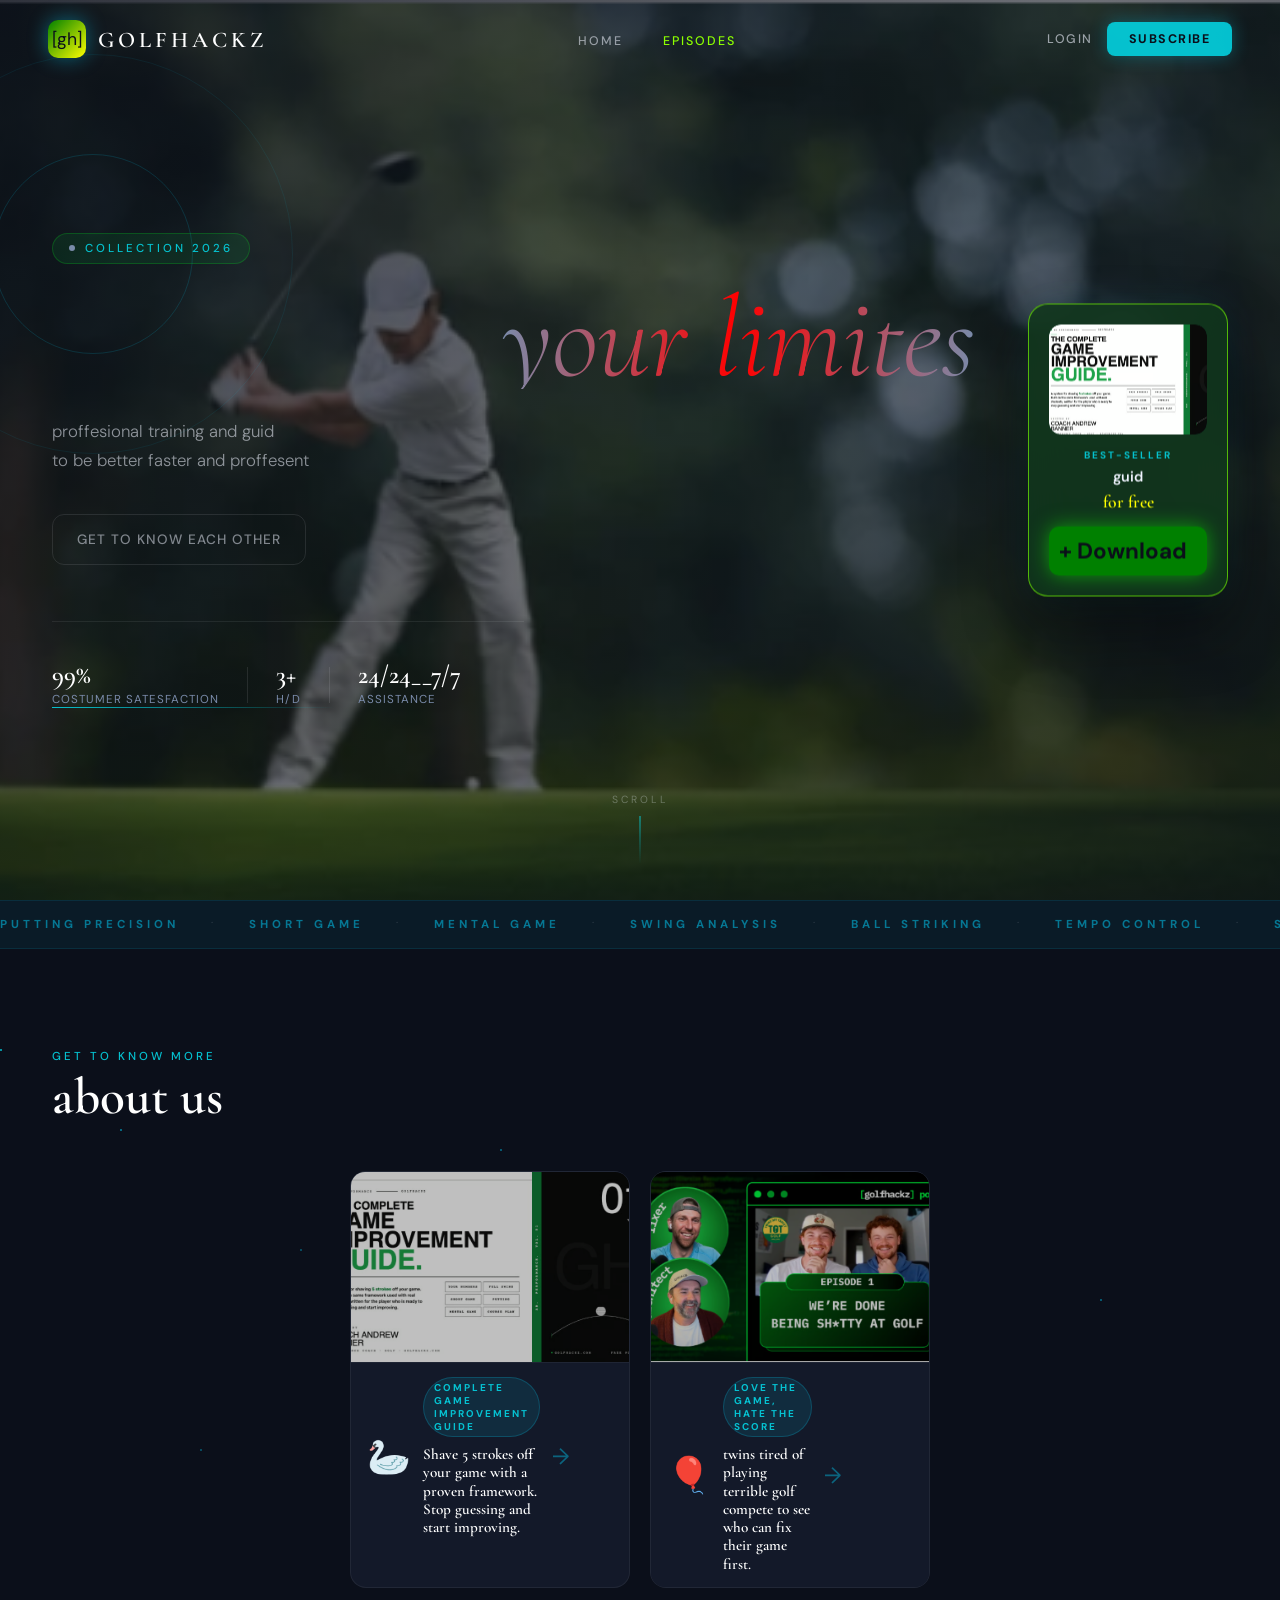
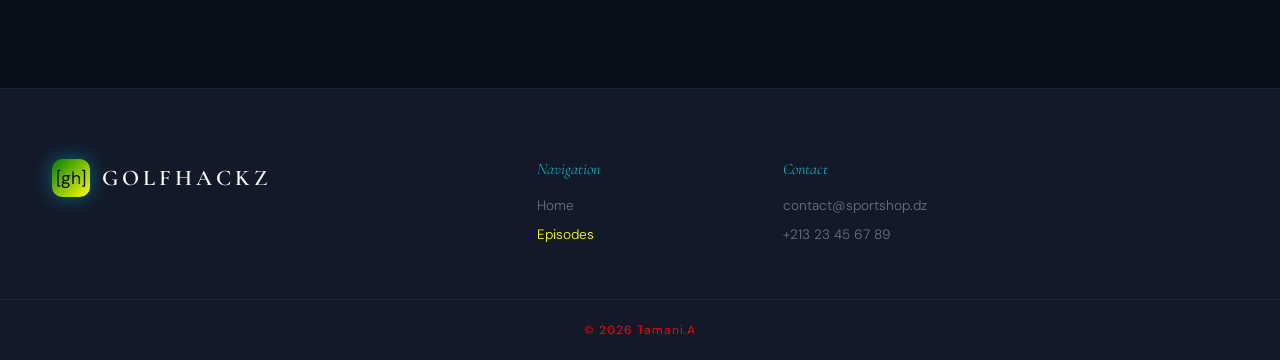
==== commit ed810ddd: "Fix color style syntax for Episodes link" ====
--- a/index.html
+++ b/index.html
@@ -222,11 +222,11 @@
     </a>
     <ul class="nav-links">
       <li><a href="index.html"    class="nav-link">Home</a></li>
-      <li><a href="../page_1.html" class="nav-link" style="color: rgb(140, 255, 0);">Episodes</a></li>
+      <li><a href="page_1.html" class="nav-link" style="color: rgb(140, 255, 0);">Episodes</a></li>
     </ul>
     <div class="nav-auth">
-      <a href="../login.html"   class="btn-connexion">Login</a>
-      <a href="../subscribe.html" class="btn-inscription">Subscribe</a>
+      <a href="login.html"   class="btn-connexion">Login</a>
+      <a href="subscribe.html" class="btn-inscription">Subscribe</a>
     </div>
     <button class="nav-toggle" id="navToggle">☰</button>
   </nav>
@@ -275,7 +275,7 @@
     </div>
 
     <div class="hero-img-wrap">
-      <img src="../images/acceuil.png" class="hero-img"/>
+      <img src="images/acceuil.png" class="hero-img"/>
       <div class="hero-img-overlay"></div>
     </div>
 
@@ -317,7 +317,7 @@
 
         <a href="https://beehiiv-publication-files.s3.amazonaws.com/uploads/downloadables/4c4dea19-685d-40de-b2fb-55e4f6d5d046/781fc2ab-5635-474d-b0dd-b75d5414924e/GolfHackz%20Complete%20Guide.pdf?X-Amz-Algorithm=AWS4-HMAC-SHA256&X-Amz-Credential=AKIAQCMHTQSE2JGAGXHJ%2F20260616%2Fus-east-1%2Fs3%2Faws4_request&X-Amz-Date=20260616T115903Z&X-Amz-Expires=604800&X-Amz-SignedHeaders=host&X-Amz-Signature=f611bd36b4a1b14f3fb0220b9d0f1dae2770df3ab77db4050f0036702ed48e5c" class="cat-big">
           <div class="cat-img-wrap">
-            <img src="../images/guid.png" class="cat-img-photo"/>
+            <img src="images/guid.png" class="cat-img-photo"/>
             <div class="cat-glow"></div>
           </div>
           <div class="cat-content">
@@ -330,9 +330,9 @@
           </div>
         </a>
 
-        <a href="../page_1.html" class="cat-small">
+        <a href="page_1.html" class="cat-small">
           <div class="cat-img-wrap">
-            <img src="../images/video_ph.png" class="cat-img-photo"/>
+            <img src="images/video_ph.png" class="cat-img-photo"/>
             <div class="cat-glow"></div>
           </div>
           <div class="cat-content">
@@ -357,7 +357,7 @@
       </div>
       <div class="footer-links"><h4>Navigation</h4><ul>
         <li><a href="index.html">Home</a></li>
-        <li><a href="../page_1.html">Episodes</a></li>
+        <li><a href="page_1.html" style="color: yellow">Episodes</a></li>
       </ul></div>
       <div class="footer-links"><h4>Contact</h4><ul>
         <li>contact@sportshop.dz</li>
@@ -396,17 +396,16 @@
           <span class="popup-perk">📖 Complete PDF Guide</span>
           <span class="popup-perk">🎬 New Episodes</span>
           <span class="popup-perk">⛳ Weekly Tips</span>
-          <span class="popup-perk">🚫 No spam</span>
         </div>
 
         <!-- Role selector -->
         <div id="gh-role-wrap" style="display:flex;gap:10px;margin-bottom:11px;">
           <button type="button" class="role-btn" id="role-golfer" data-role="golfer">
-            <span class="role-icon">⛳</span>
+            <span class="role-icon">GO</span>
             <span class="role-label">I'm a Golfer</span>
           </button>
           <button type="button" class="role-btn" id="role-coach" data-role="coach">
-            <span class="role-icon">🏌️</span>
+            <span class="role-icon">CO</span>
             <span class="role-label">I'm a Coach</span>
           </button>
         </div>
@@ -460,13 +459,28 @@
       console.log('[GolfHackz] Popup reset — showing now.');
     };
 
-    /* ── 1. Auto-popup every 10 s as long as not subscribed ── */
-    setInterval(function(){
-      if (!subscribed() && !overlay.classList.contains('open')) {
-        openPopup('');
-      }
-    }, 10000);
-
+    /* ── 1. Auto-popup ONCE after 10 s — never shows again ── */
+    if (!subscribed()) {
+      setTimeout(function(){ openPopup(''); }, 10000);
+    }
+
+    /* ── 2. Download button ── */
+    document.addEventListener('click', function(e) {
+      var btn = e.target.closest('.hcard-btn');
+      if (!btn) return;
+      if (subscribed()) return;
+      e.preventDefault();
+      openPopup(btn.getAttribute('href') || '');
+    });
+
+    /* ── 3. Both category cards ── */
+    document.addEventListener('click', function(e) {
+      var card = e.target.closest('.cat-big, .cat-small');
+      if (!card) return;
+      if (subscribed()) return;
+      e.preventDefault();
+      openPopup(card.getAttribute('href') || '');
+    });
 
     /* ── Close on backdrop click ── */
     overlay.addEventListener('click', function(e) {
@@ -526,7 +540,7 @@
       */
 
       setTimeout(function() {
-        /* localStorage.setItem(STORAGE_KEY, '1'); — removed: popup repeats every session */
+        localStorage.setItem(STORAGE_KEY, '1');
         formWrap.style.display    = 'none';
         successWrap.style.display = 'block';
         skipBtn.style.display     = 'none';
--- a/shared.css
+++ b/shared.css
@@ -107,6 +107,10 @@
   display:flex; align-items:center; justify-content:center;
 }
 .nav-toggle { display:none; background:none; border:none; color:var(--pearl); font-size:1.5rem; cursor:pointer; }
+/* Wrapper that groups links + auth. display:contents = invisible to desktop
+   layout (links/auth behave exactly as before), but becomes a real dropdown
+   container on mobile. */
+.nav-menu { display:contents; }
 
 /* =============================================
    FOOTER
@@ -148,16 +152,40 @@
    ============================================= */
 @media(max-width:900px){
   .navbar { padding:14px 20px; }
+  .nav-toggle { display:block; position:relative; z-index:2; }
+
+  /* Legacy fallback: on any page whose links/auth are NOT inside .nav-menu
+     yet, keep them hidden (same as before) so nothing leaks into the bar. */
   .nav-links { display:none; }
-  .nav-auth .btn-connexion, .nav-auth .btn-inscription { display:none; }
-  .nav-toggle { display:block; }
-  .nav-links.open {
-    display:flex; flex-direction:column;
+  .nav-auth .btn-connexion,
+  .nav-auth .btn-inscription { display:none; }
+
+  /* Collapsible dropdown */
+  .nav-menu {
+    display:none;
     position:absolute; top:100%; left:0; width:100%;
-    background:var(--ink2); padding:24px 20px; gap:22px;
+    flex-direction:column; align-items:stretch; gap:20px;
+    background:var(--ink2);
+    padding:22px 20px;
     border-top:1px solid rgba(0,212,255,0.1);
     border-bottom:1px solid rgba(0,212,255,0.08);
+    box-shadow:0 16px 40px rgba(0,0,0,.45);
   }
+  .navbar.menu-open .nav-menu { display:flex; }
+
+  .nav-menu .nav-links {
+    display:flex; flex-direction:column; gap:18px;
+  }
+  .nav-menu .nav-auth {
+    display:flex; flex-direction:column; gap:12px; align-items:stretch;
+    padding-top:18px;
+    border-top:1px solid rgba(255,255,255,0.06);
+  }
+  .nav-menu .nav-auth .btn-connexion,
+  .nav-menu .nav-auth .btn-inscription {
+    display:block; text-align:center; padding:12px;
+  }
+
   .footer-inner { grid-template-columns:1fr 1fr; }
 }
-@media(max-width:600px){ .footer-inner { grid-template-columns:1fr; } }+@media(max-width:600px){ .footer-inner { grid-template-columns:1fr; } }
--- a/index.css
+++ b/index.css
@@ -1,5 +1,6 @@
 .hero {
   position:relative; min-height:100vh;
+  min-height:100svh;
   display:flex; align-items:center;
   overflow:hidden; padding:120px 0 80px;
 }
@@ -50,7 +51,7 @@
 .line {
   display:block;
   font-family:var(--font-display);
-  font-size:clamp(4rem,9vw,8.5rem);
+  font-size:clamp(2.6rem,9vw,8.5rem);
   font-weight:600; line-height:.88;
   letter-spacing:-1px;
   color:var(--white);
@@ -306,19 +307,19 @@
 @media(max-width:1100px){
   .hero-card { display:none; }
   .hero-content { padding-left:32px; padding-right:32px; max-width:100%; }
+  .line-2 { left:0; }
 }
 @media(max-width:900px){
-  .cat-grid { grid-template-columns:1fr; height:auto; }
-  .cat-big  { height:260px; }
-  .cat-small { height:180px; }
-  .cat-col  { flex-direction:row; }
+  .cat-grid { gap:16px; }
 }
 @media(max-width:600px){
-  .hero-ctas { flex-direction:column; align-items:flex-start; }
+  .hero-content { padding-left:20px; padding-right:20px; }
+  .hero-ctas { flex-direction:column; align-items:stretch; }
+  .hero-ctas .btn-ghost, .hero-ctas .btn-primary { text-align:center; justify-content:center; }
   .hero-stats { flex-direction:column; align-items:flex-start; gap:20px; }
   .stat-divider { display:none; }
-  .cat-col { flex-direction:column; }
-  .cat-small { height:200px; }
+  /* one card per row so the long titles have room to breathe */
+  .cat-big, .cat-small { width:100%; }
 }
 
 .cat-img-photo {
@@ -570,4 +571,4 @@
 @keyframes btnGlow {
   0%,100% { opacity: 0;   background-position: 0%; }
   50%      { opacity: 0.6; background-position: 100%; }
-}+}
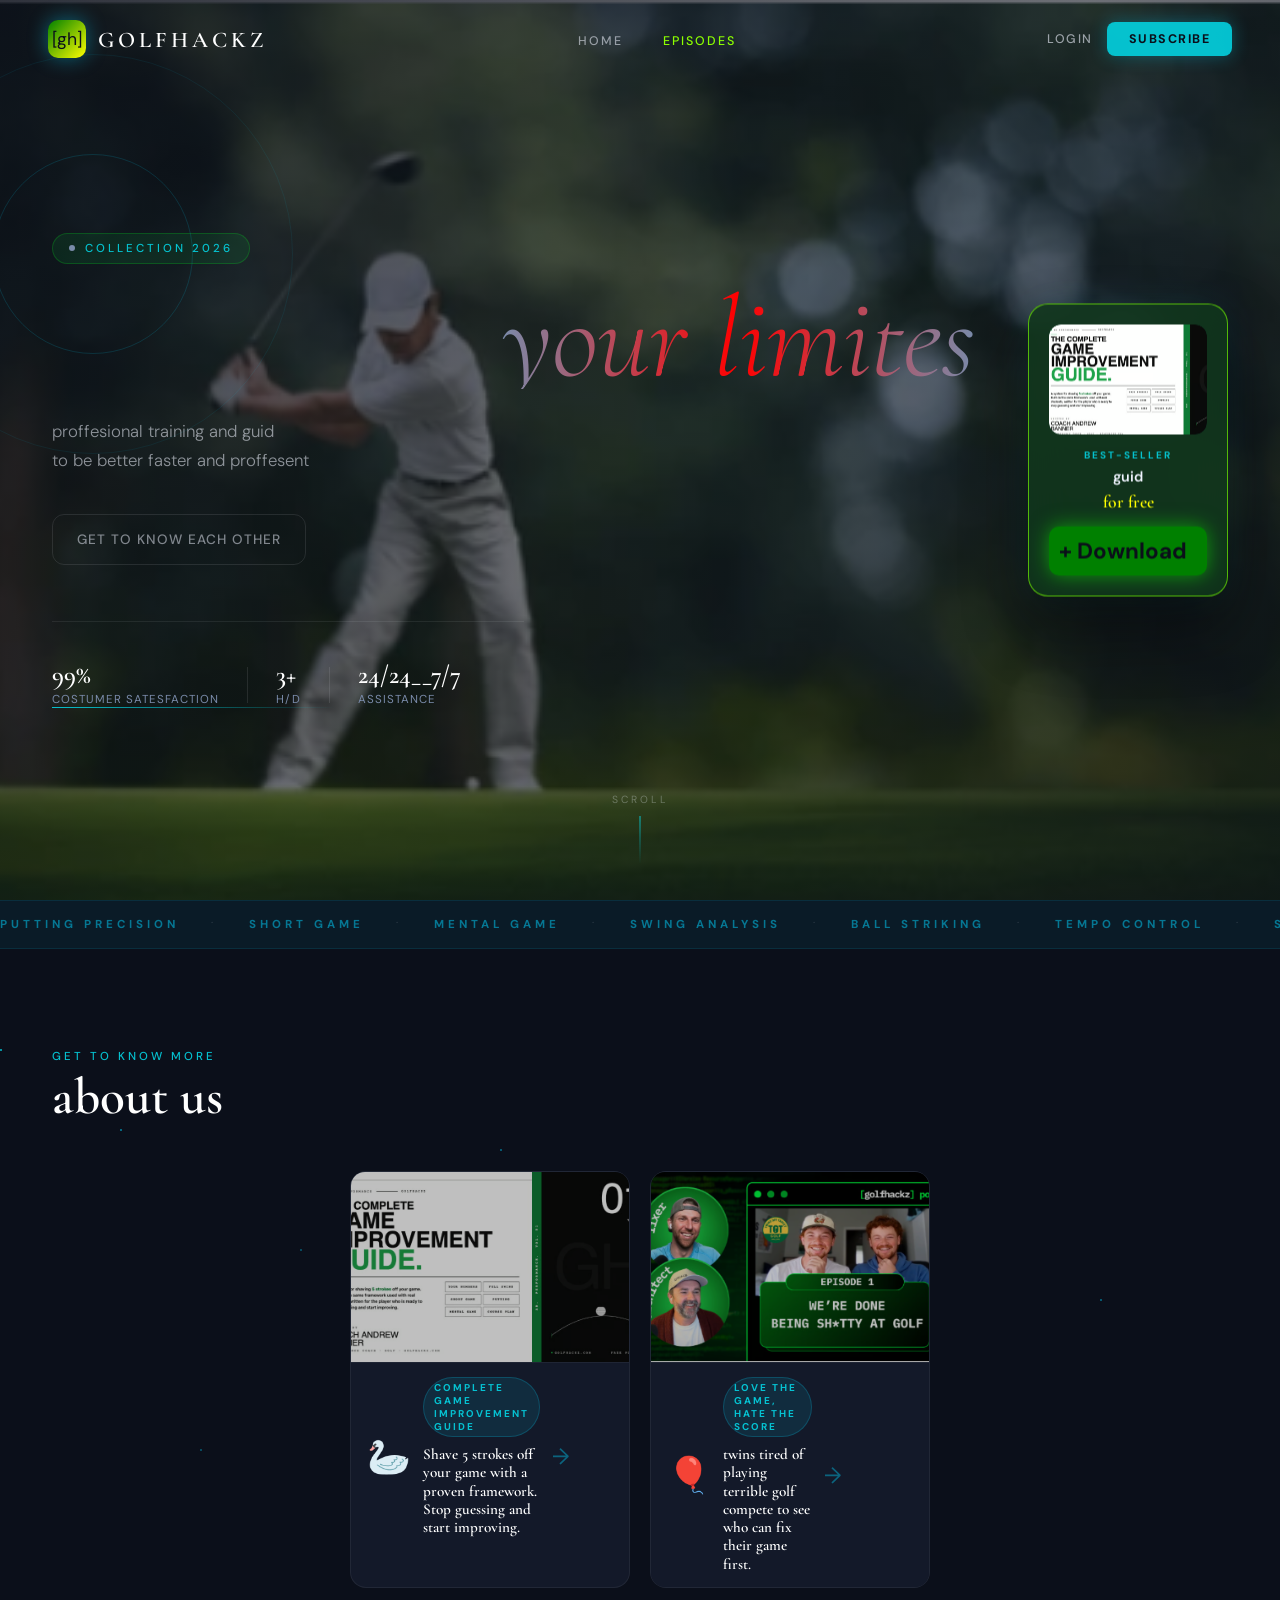
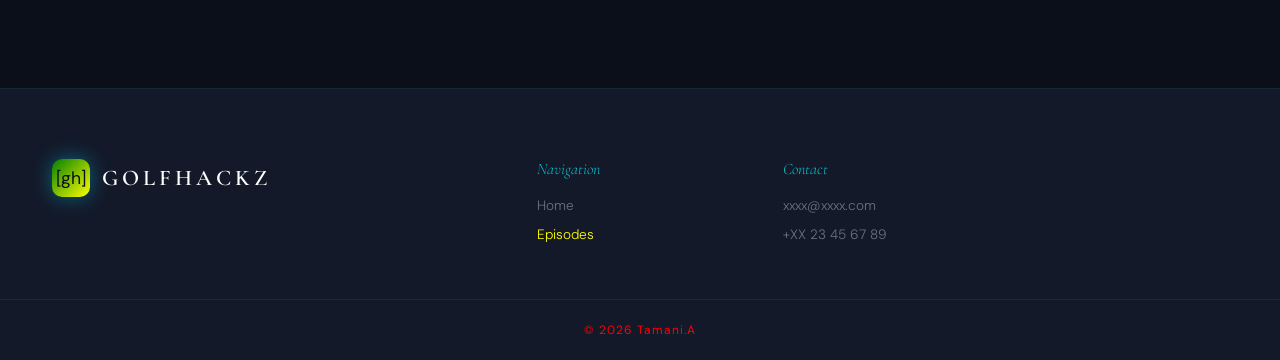
==== commit 439de56a: "Update contact information and popup title in HTML" ====
--- a/index.html
+++ b/index.html
@@ -360,8 +360,8 @@
         <li><a href="page_1.html" style="color: yellow">Episodes</a></li>
       </ul></div>
       <div class="footer-links"><h4>Contact</h4><ul>
-        <li>contact@sportshop.dz</li>
-        <li>+213 23 45 67 89</li>
+        <li>xxxx@xxxx.com</li>
+        <li>+XX 23 45 67 89</li>
       </ul></div>
     </div>
     <div class="footer-bottom" style="color: red;"><p>© 2026 Tamani.A</p></div>
@@ -386,7 +386,7 @@
       <!-- Form content -->
       <div id="gh-popup-form-wrap">
         <div class="popup-eyebrow"><span class="popup-dot"></span> Free for golfers</div>
-        <h2 class="popup-title">Get the <em>complete guide</em> — free</h2>
+        <h2 class="popup-title">Get the <em>complete guide</em> - free</h2>
         <p class="popup-sub">
           Drop your email and get the full Game Improvement PDF +
           every new episode the moment it drops.
